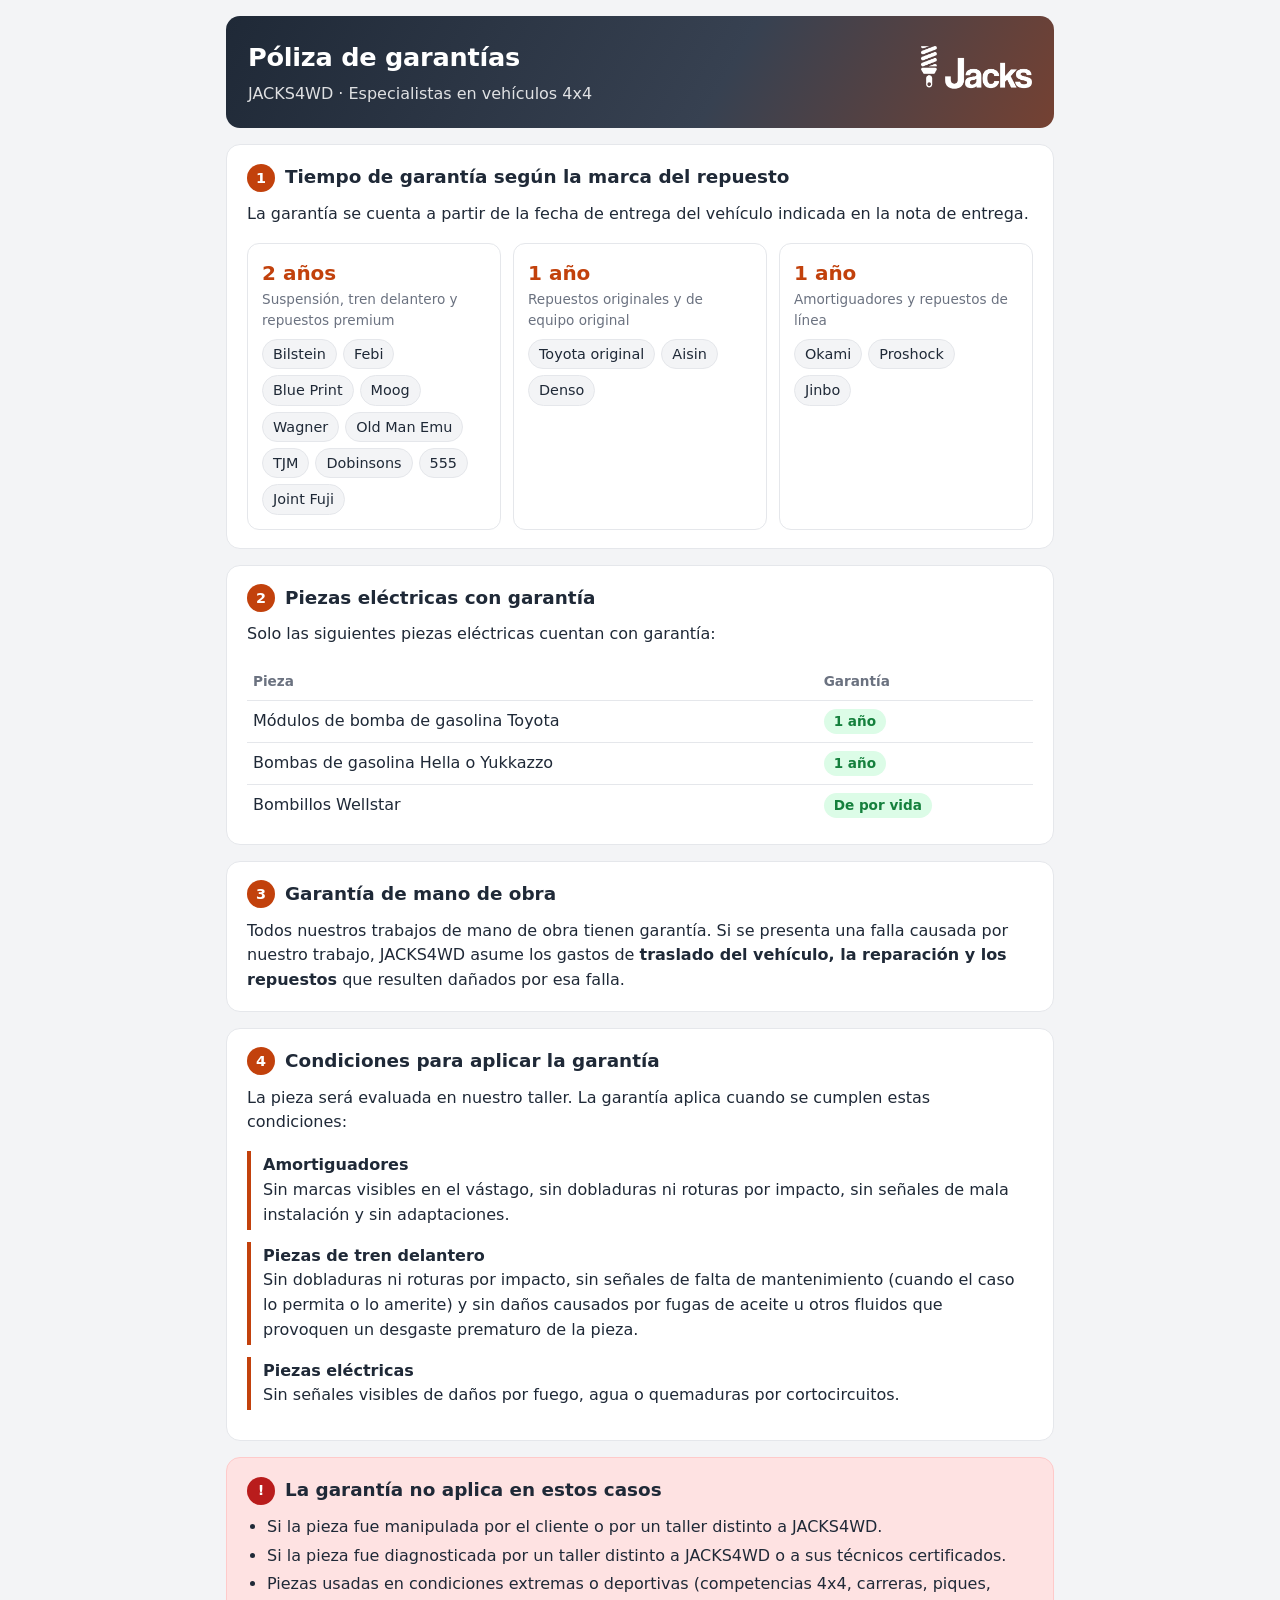
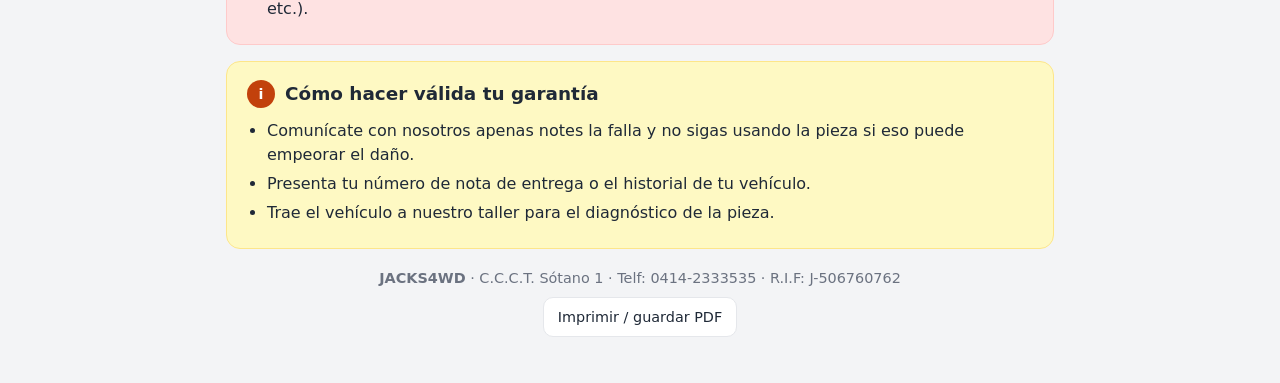
==== garantias.html @ ea7e5523 "Publicación 17/11/2026 11:07" ====
<!doctype html>
<html lang="es">
<head>
<meta charset="utf-8">
<meta name="viewport" content="width=device-width, initial-scale=1">
<title>Póliza de garantías · JACKS4WD</title>
<meta name="description" content="Póliza de garantías de JACKS4WD: tiempos de garantía por marca, condiciones y exclusiones.">
<link rel="icon" href="img/icono.png">
<style>
  :root { --bg:#f3f4f6; --card:#fff; --text:#1f2937; --muted:#6b7280; --line:#e5e7eb; --primary:#c2410c; --ok:#15803d; --ok-bg:#dcfce7; --bad:#b91c1c; --bad-bg:#fee2e2; --warn-bg:#fef9c3; }
  * { box-sizing: border-box; }
  body { margin:0; background:var(--bg); color:var(--text); font:16px/1.55 system-ui,-apple-system,"Segoe UI",Roboto,Arial,sans-serif; }
  .wrap { max-width: 860px; margin: 0 auto; padding: 16px; }
  header { background: linear-gradient(120deg,#1f2937 0%,#374151 60%,var(--primary) 150%); color:#fff; border-radius:14px; padding:22px; display:flex; gap:16px; align-items:center; justify-content:space-between; flex-wrap:wrap; }
  header img { height:52px; filter:brightness(0) invert(1); }
  header h1 { margin:0; font-size:1.6rem; letter-spacing:-.01em; }
  header p { margin:4px 0 0; opacity:.85; }
  section { background:var(--card); border:1px solid var(--line); border-radius:14px; padding:18px 20px; margin-top:16px; }
  h2 { margin:0 0 10px; font-size:1.15rem; display:flex; gap:10px; align-items:center; }
  h2 .n { background:var(--primary); color:#fff; width:28px; height:28px; border-radius:50%; display:inline-flex; align-items:center; justify-content:center; font-size:.9rem; flex:none; }
  .marcas { display:grid; grid-template-columns:repeat(auto-fit,minmax(230px,1fr)); gap:12px; }
  .plazo { border:1px solid var(--line); border-radius:12px; padding:14px; }
  .plazo .t { font-weight:800; font-size:1.25rem; color:var(--primary); }
  .plazo .s { color:var(--muted); font-size:.85rem; margin-bottom:8px; }
  .chips { display:flex; flex-wrap:wrap; gap:6px; }
  .chip { background:var(--bg); border:1px solid var(--line); border-radius:999px; padding:3px 10px; font-size:.9rem; }
  table { width:100%; border-collapse:collapse; }
  td, th { text-align:left; padding:8px 6px; border-top:1px solid var(--line); vertical-align:top; }
  th { color:var(--muted); font-weight:600; font-size:.85rem; border-top:0; }
  .tag { display:inline-block; border-radius:999px; padding:2px 10px; font-size:.85rem; font-weight:600; background:var(--ok-bg); color:var(--ok); white-space:nowrap; }
  ul { margin:6px 0 0; padding-left:20px; } li { margin:4px 0; }
  .cond { border-left:4px solid var(--primary); padding:2px 0 2px 12px; margin:12px 0; }
  .cond b { display:block; }
  .alerta { background:var(--bad-bg); border-color:#fecaca; }
  .alerta h2 .n { background:var(--bad); }
  .nota { background:var(--warn-bg); border-color:#fde68a; }
  footer { text-align:center; color:var(--muted); font-size:.9rem; padding:18px 0 30px; }
  .btn { display:inline-block; margin-top:8px; background:#fff; color:var(--text); border:1px solid var(--line); border-radius:10px; padding:8px 14px; font:inherit; cursor:pointer; text-decoration:none; }
  @media print { body { background:#fff; } .wrap { max-width:none; } section, header { break-inside:avoid; } .noprint { display:none; } header { -webkit-print-color-adjust:exact; print-color-adjust:exact; } }
</style>
</head>
<body>
<div class="wrap">
  <header>
    <div>
      <h1>Póliza de garantías</h1>
      <p>JACKS4WD · Especialistas en vehículos 4x4</p>
    </div>
    <img src="img/logo.png" alt="JACKS4WD">
  </header>

  <section>
    <h2><span class="n">1</span>Tiempo de garantía según la marca del repuesto</h2>
    <p style="margin-top:0">La garantía se cuenta a partir de la fecha de entrega del vehículo indicada en la nota de entrega.</p>
    <div class="marcas">
      <div class="plazo">
        <div class="t">2 años</div>
        <div class="s">Suspensión, tren delantero y repuestos premium</div>
        <div class="chips"><span class="chip">Bilstein</span><span class="chip">Febi</span><span class="chip">Blue Print</span><span class="chip">Moog</span><span class="chip">Wagner</span><span class="chip">Old Man Emu</span><span class="chip">TJM</span><span class="chip">Dobinsons</span><span class="chip">555</span><span class="chip">Joint Fuji</span></div>
      </div>
      <div class="plazo">
        <div class="t">1 año</div>
        <div class="s">Repuestos originales y de equipo original</div>
        <div class="chips"><span class="chip">Toyota original</span><span class="chip">Aisin</span><span class="chip">Denso</span></div>
      </div>
      <div class="plazo">
        <div class="t">1 año</div>
        <div class="s">Amortiguadores y repuestos de línea</div>
        <div class="chips"><span class="chip">Okami</span><span class="chip">Proshock</span><span class="chip">Jinbo</span></div>
      </div>
    </div>
  </section>

  <section>
    <h2><span class="n">2</span>Piezas eléctricas con garantía</h2>
    <p style="margin-top:0">Solo las siguientes piezas eléctricas cuentan con garantía:</p>
    <table>
      <tr><th>Pieza</th><th>Garantía</th></tr>
      <tr><td>Módulos de bomba de gasolina Toyota</td><td><span class="tag">1 año</span></td></tr>
      <tr><td>Bombas de gasolina Hella o Yukkazzo</td><td><span class="tag">1 año</span></td></tr>
      <tr><td>Bombillos Wellstar</td><td><span class="tag">De por vida</span></td></tr>
    </table>
  </section>

  <section>
    <h2><span class="n">3</span>Garantía de mano de obra</h2>
    <p style="margin:0">Todos nuestros trabajos de mano de obra tienen garantía. Si se presenta una falla causada por nuestro trabajo, JACKS4WD asume los gastos de <strong>traslado del vehículo, la reparación y los repuestos</strong> que resulten dañados por esa falla.</p>
  </section>

  <section>
    <h2><span class="n">4</span>Condiciones para aplicar la garantía</h2>
    <p style="margin-top:0">La pieza será evaluada en nuestro taller. La garantía aplica cuando se cumplen estas condiciones:</p>
    <div class="cond"><b>Amortiguadores</b>Sin marcas visibles en el vástago, sin dobladuras ni roturas por impacto, sin señales de mala instalación y sin adaptaciones.</div>
    <div class="cond"><b>Piezas de tren delantero</b>Sin dobladuras ni roturas por impacto, sin señales de falta de mantenimiento (cuando el caso lo permita o lo amerite) y sin daños causados por fugas de aceite u otros fluidos que provoquen un desgaste prematuro de la pieza.</div>
    <div class="cond"><b>Piezas eléctricas</b>Sin señales visibles de daños por fuego, agua o quemaduras por cortocircuitos.</div>
  </section>

  <section class="alerta">
    <h2><span class="n">!</span>La garantía no aplica en estos casos</h2>
    <ul>
      <li>Si la pieza fue manipulada por el cliente o por un taller distinto a JACKS4WD.</li>
      <li>Si la pieza fue diagnosticada por un taller distinto a JACKS4WD o a sus técnicos certificados.</li>
      <li>Piezas usadas en condiciones extremas o deportivas (competencias 4x4, carreras, piques, etc.).</li>
    </ul>
  </section>

  <section class="nota">
    <h2><span class="n">i</span>Cómo hacer válida tu garantía</h2>
    <ul>
      <li>Comunícate con nosotros apenas notes la falla y no sigas usando la pieza si eso puede empeorar el daño.</li>
      <li>Presenta tu número de nota de entrega o el historial de tu vehículo.</li>
      <li>Trae el vehículo a nuestro taller para el diagnóstico de la pieza.</li>
    </ul>
  </section>

  <footer>
    <strong>JACKS4WD</strong> · C.C.C.T. Sótano 1 · Telf: 0414-2333535 · R.I.F: J-506760762
    <div class="noprint"><button class="btn" onclick="window.print()">Imprimir / guardar PDF</button></div>
  </footer>
</div>
</body>
</html>
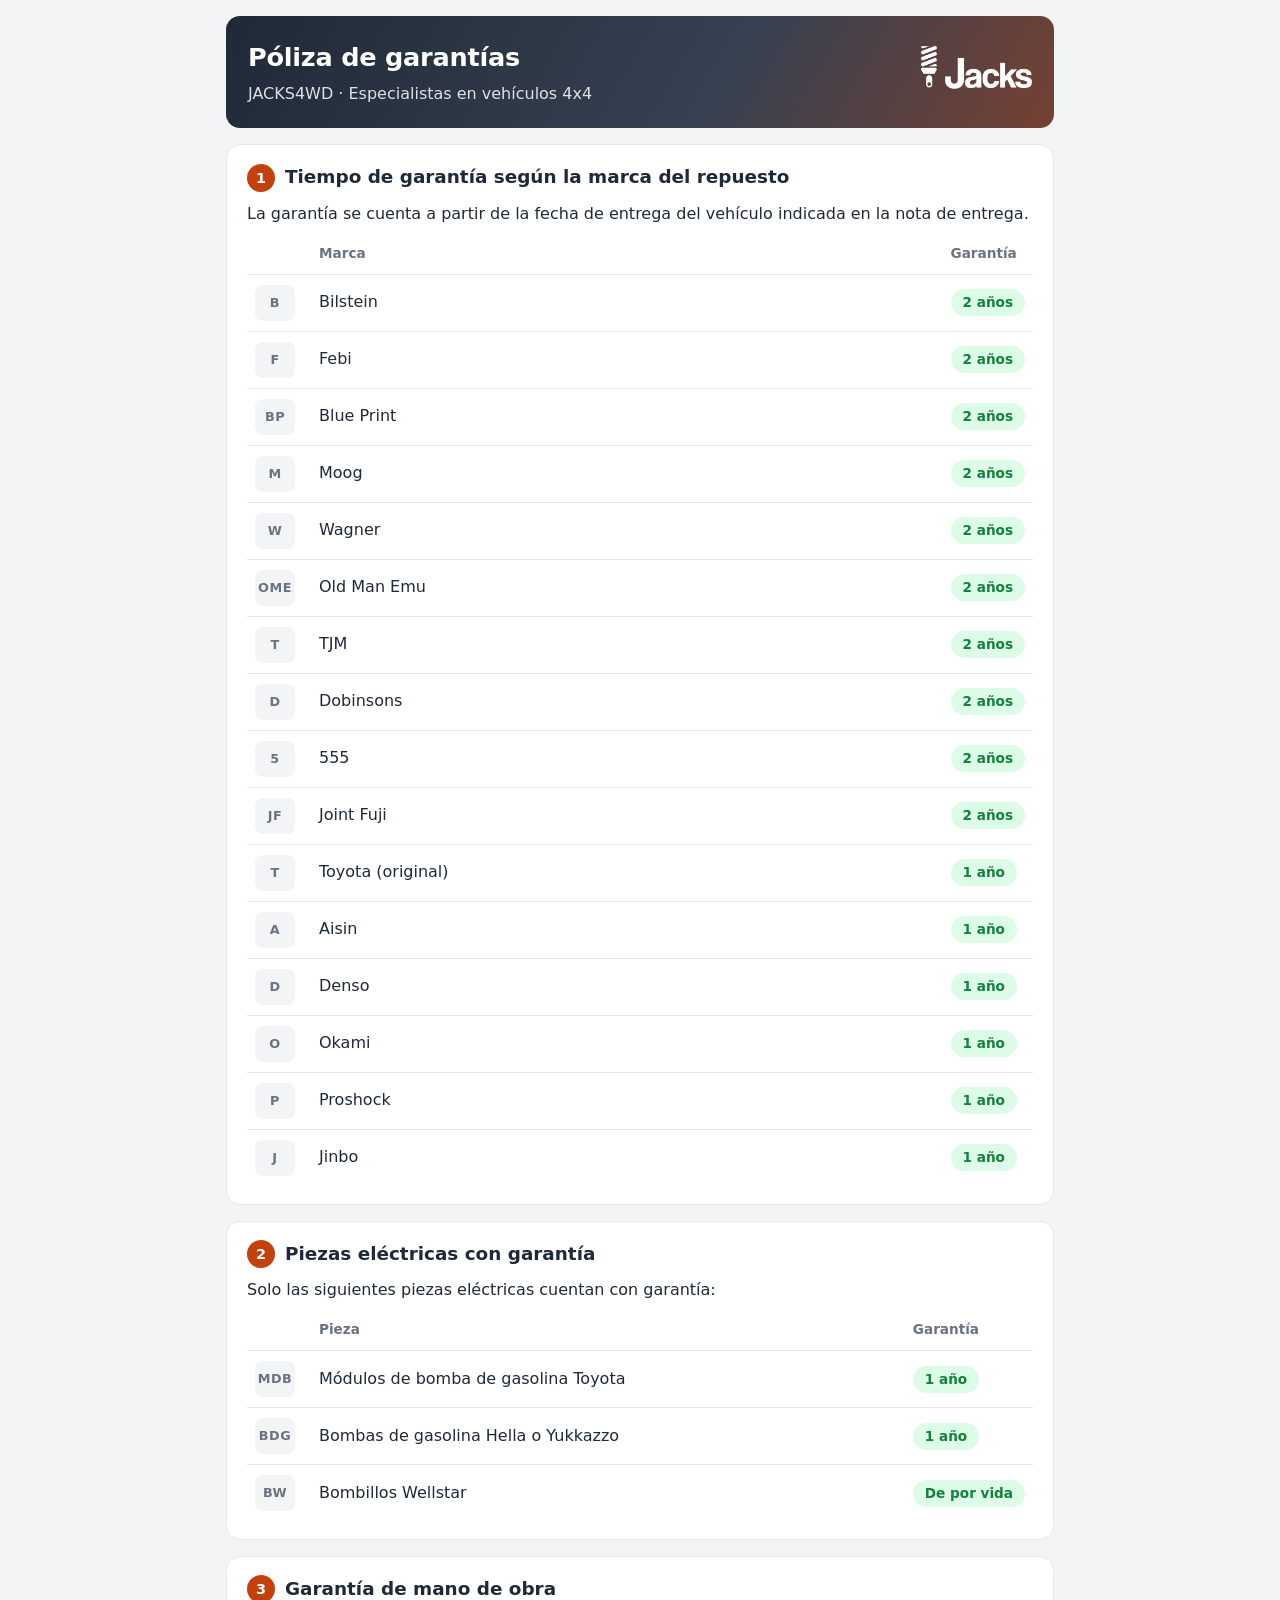
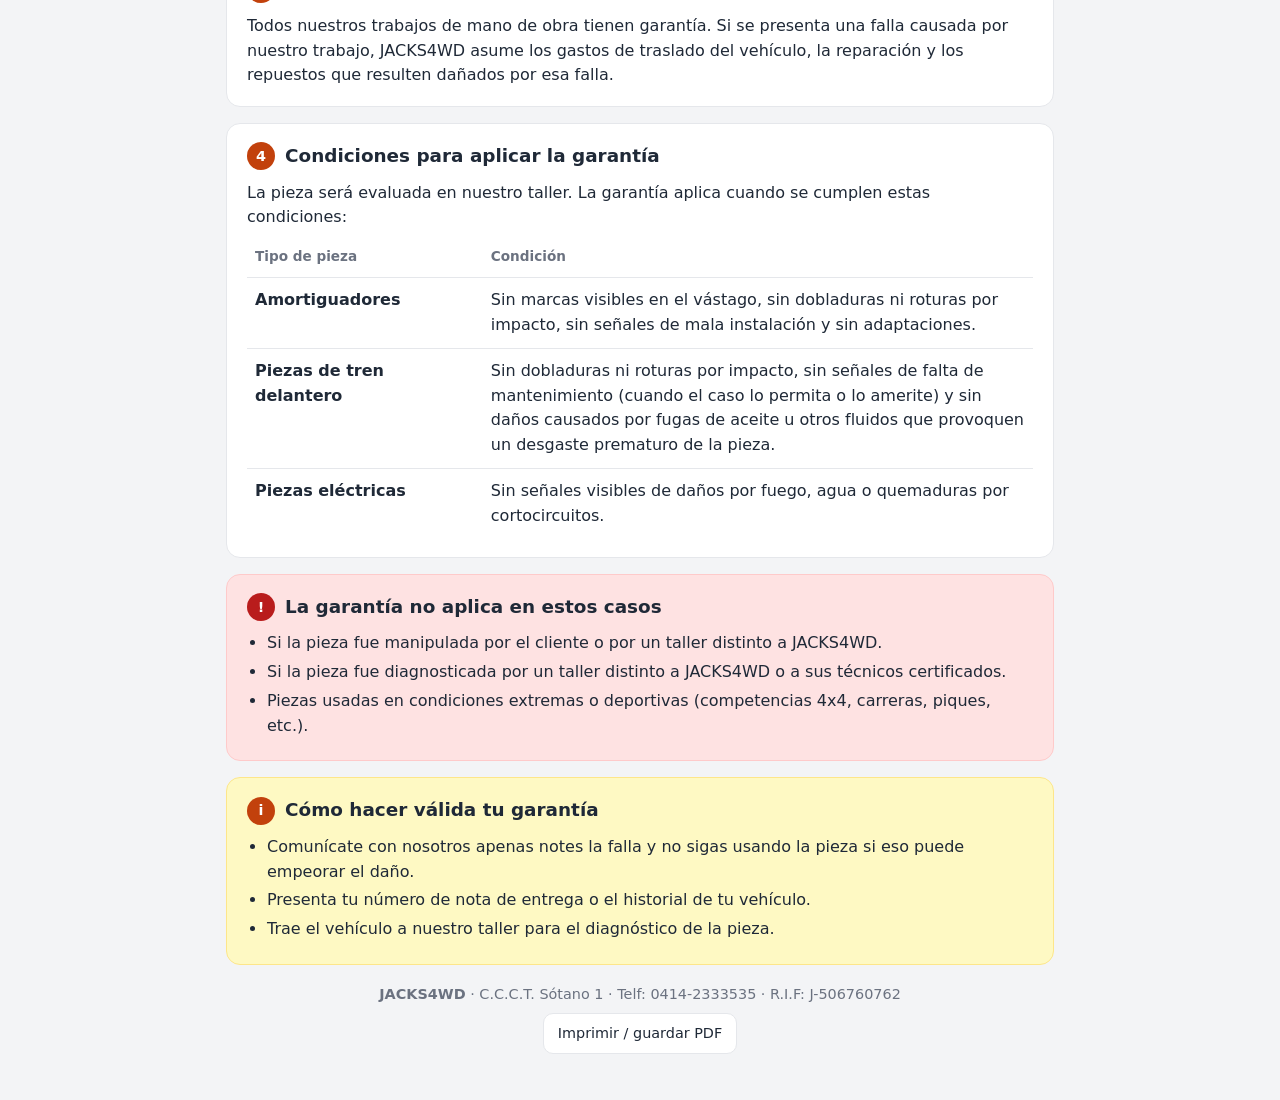
==== commit 404dabf4: "Publicación 17/11/2026 12:40" ====
--- a/garantias.html
+++ b/garantias.html
@@ -18,105 +18,76 @@
   section { background:var(--card); border:1px solid var(--line); border-radius:14px; padding:18px 20px; margin-top:16px; }
   h2 { margin:0 0 10px; font-size:1.15rem; display:flex; gap:10px; align-items:center; }
   h2 .n { background:var(--primary); color:#fff; width:28px; height:28px; border-radius:50%; display:inline-flex; align-items:center; justify-content:center; font-size:.9rem; flex:none; }
-  .marcas { display:grid; grid-template-columns:repeat(auto-fit,minmax(230px,1fr)); gap:12px; }
-  .plazo { border:1px solid var(--line); border-radius:12px; padding:14px; }
-  .plazo .t { font-weight:800; font-size:1.25rem; color:var(--primary); }
-  .plazo .s { color:var(--muted); font-size:.85rem; margin-bottom:8px; }
-  .chips { display:flex; flex-wrap:wrap; gap:6px; }
-  .chip { background:var(--bg); border:1px solid var(--line); border-radius:999px; padding:3px 10px; font-size:.9rem; }
+  .nota { margin:0 0 6px; }
   table { width:100%; border-collapse:collapse; }
-  td, th { text-align:left; padding:8px 6px; border-top:1px solid var(--line); vertical-align:top; }
+  th, td { text-align:left; padding:10px 8px; border-top:1px solid var(--line); vertical-align:middle; }
   th { color:var(--muted); font-weight:600; font-size:.85rem; border-top:0; }
-  .tag { display:inline-block; border-radius:999px; padding:2px 10px; font-size:.85rem; font-weight:600; background:var(--ok-bg); color:var(--ok); white-space:nowrap; }
+  td.t { width:1%; white-space:nowrap; }
+  td.l { width:64px; padding-right:4px; }
+  .logo { width:56px; height:36px; object-fit:contain; display:block; }
+  .ini { width:40px; height:36px; border-radius:8px; background:var(--bg); color:var(--muted); font-weight:800; font-size:.8rem; display:flex; align-items:center; justify-content:center; letter-spacing:.5px; }
+  .tag { display:inline-block; border-radius:999px; padding:3px 12px; font-size:.85rem; font-weight:700; background:var(--ok-bg); color:var(--ok); white-space:nowrap; }
+  .cond td:first-child { font-weight:700; width:30%; vertical-align:top; }
+  .cond td { vertical-align:top; }
   ul { margin:6px 0 0; padding-left:20px; } li { margin:4px 0; }
-  .cond { border-left:4px solid var(--primary); padding:2px 0 2px 12px; margin:12px 0; }
-  .cond b { display:block; }
-  .alerta { background:var(--bad-bg); border-color:#fecaca; }
-  .alerta h2 .n { background:var(--bad); }
-  .nota { background:var(--warn-bg); border-color:#fde68a; }
+  .alerta { background:var(--bad-bg); border-color:#fecaca; } .alerta h2 .n { background:var(--bad); }
+  .info { background:var(--warn-bg); border-color:#fde68a; }
   footer { text-align:center; color:var(--muted); font-size:.9rem; padding:18px 0 30px; }
-  .btn { display:inline-block; margin-top:8px; background:#fff; color:var(--text); border:1px solid var(--line); border-radius:10px; padding:8px 14px; font:inherit; cursor:pointer; text-decoration:none; }
-  @media print { body { background:#fff; } .wrap { max-width:none; } section, header { break-inside:avoid; } .noprint { display:none; } header { -webkit-print-color-adjust:exact; print-color-adjust:exact; } }
+  .btn { display:inline-block; margin-top:8px; background:#fff; color:var(--text); border:1px solid var(--line); border-radius:10px; padding:8px 14px; font:inherit; cursor:pointer; }
+  @media (max-width: 560px) { .cond td:first-child { width:38%; } td.l { width:52px; } .logo { width:46px; } }
+  @media print { body { background:#fff; } section, header { break-inside:avoid; } .noprint { display:none; } header, .tag, .ini { -webkit-print-color-adjust:exact; print-color-adjust:exact; } }
 </style>
 </head>
 <body>
 <div class="wrap">
   <header>
-    <div>
-      <h1>Póliza de garantías</h1>
-      <p>JACKS4WD · Especialistas en vehículos 4x4</p>
-    </div>
+    <div><h1>Póliza de garantías</h1><p>JACKS4WD · Especialistas en vehículos 4x4</p></div>
     <img src="img/logo.png" alt="JACKS4WD">
   </header>
-
-  <section>
-    <h2><span class="n">1</span>Tiempo de garantía según la marca del repuesto</h2>
-    <p style="margin-top:0">La garantía se cuenta a partir de la fecha de entrega del vehículo indicada en la nota de entrega.</p>
-    <div class="marcas">
-      <div class="plazo">
-        <div class="t">2 años</div>
-        <div class="s">Suspensión, tren delantero y repuestos premium</div>
-        <div class="chips"><span class="chip">Bilstein</span><span class="chip">Febi</span><span class="chip">Blue Print</span><span class="chip">Moog</span><span class="chip">Wagner</span><span class="chip">Old Man Emu</span><span class="chip">TJM</span><span class="chip">Dobinsons</span><span class="chip">555</span><span class="chip">Joint Fuji</span></div>
-      </div>
-      <div class="plazo">
-        <div class="t">1 año</div>
-        <div class="s">Repuestos originales y de equipo original</div>
-        <div class="chips"><span class="chip">Toyota original</span><span class="chip">Aisin</span><span class="chip">Denso</span></div>
-      </div>
-      <div class="plazo">
-        <div class="t">1 año</div>
-        <div class="s">Amortiguadores y repuestos de línea</div>
-        <div class="chips"><span class="chip">Okami</span><span class="chip">Proshock</span><span class="chip">Jinbo</span></div>
-      </div>
-    </div>
-  </section>
-
-  <section>
-    <h2><span class="n">2</span>Piezas eléctricas con garantía</h2>
-    <p style="margin-top:0">Solo las siguientes piezas eléctricas cuentan con garantía:</p>
-    <table>
-      <tr><th>Pieza</th><th>Garantía</th></tr>
-      <tr><td>Módulos de bomba de gasolina Toyota</td><td><span class="tag">1 año</span></td></tr>
-      <tr><td>Bombas de gasolina Hella o Yukkazzo</td><td><span class="tag">1 año</span></td></tr>
-      <tr><td>Bombillos Wellstar</td><td><span class="tag">De por vida</span></td></tr>
-    </table>
-  </section>
-
-  <section>
-    <h2><span class="n">3</span>Garantía de mano de obra</h2>
-    <p style="margin:0">Todos nuestros trabajos de mano de obra tienen garantía. Si se presenta una falla causada por nuestro trabajo, JACKS4WD asume los gastos de <strong>traslado del vehículo, la reparación y los repuestos</strong> que resulten dañados por esa falla.</p>
-  </section>
-
-  <section>
-    <h2><span class="n">4</span>Condiciones para aplicar la garantía</h2>
-    <p style="margin-top:0">La pieza será evaluada en nuestro taller. La garantía aplica cuando se cumplen estas condiciones:</p>
-    <div class="cond"><b>Amortiguadores</b>Sin marcas visibles en el vástago, sin dobladuras ni roturas por impacto, sin señales de mala instalación y sin adaptaciones.</div>
-    <div class="cond"><b>Piezas de tren delantero</b>Sin dobladuras ni roturas por impacto, sin señales de falta de mantenimiento (cuando el caso lo permita o lo amerite) y sin daños causados por fugas de aceite u otros fluidos que provoquen un desgaste prematuro de la pieza.</div>
-    <div class="cond"><b>Piezas eléctricas</b>Sin señales visibles de daños por fuego, agua o quemaduras por cortocircuitos.</div>
-  </section>
-
-  <section class="alerta">
-    <h2><span class="n">!</span>La garantía no aplica en estos casos</h2>
-    <ul>
-      <li>Si la pieza fue manipulada por el cliente o por un taller distinto a JACKS4WD.</li>
-      <li>Si la pieza fue diagnosticada por un taller distinto a JACKS4WD o a sus técnicos certificados.</li>
-      <li>Piezas usadas en condiciones extremas o deportivas (competencias 4x4, carreras, piques, etc.).</li>
-    </ul>
-  </section>
-
-  <section class="nota">
-    <h2><span class="n">i</span>Cómo hacer válida tu garantía</h2>
-    <ul>
-      <li>Comunícate con nosotros apenas notes la falla y no sigas usando la pieza si eso puede empeorar el daño.</li>
-      <li>Presenta tu número de nota de entrega o el historial de tu vehículo.</li>
-      <li>Trae el vehículo a nuestro taller para el diagnóstico de la pieza.</li>
-    </ul>
-  </section>
-
+  <div id="poliza"></div>
   <footer>
     <strong>JACKS4WD</strong> · C.C.C.T. Sótano 1 · Telf: 0414-2333535 · R.I.F: J-506760762
     <div class="noprint"><button class="btn" onclick="window.print()">Imprimir / guardar PDF</button></div>
   </footer>
 </div>
+<script src="nube-config.js"></script>
+<script src="garantias-datos.js"></script>
+<script>
+(() => {
+  const esc = (s) => String(s ?? '').replace(/[&<>"']/g, (c) => ({ '&': '&amp;', '<': '&lt;', '>': '&gt;', '"': '&quot;', "'": '&#39;' }[c]));
+  const iniciales = (n) => String(n || '').replace(/\(.*?\)/g, '').trim().split(/\s+/).map((p) => p[0]).join('').slice(0, 3).toUpperCase();
+  const tablaTiempos = (filas, etiqueta) => `<table>
+      <tr><th></th><th>${etiqueta}</th><th>Garantía</th></tr>
+      ${filas.map((f) => `<tr>
+        <td class="l">${f.logo ? `<img class="logo" src="${esc(f.logo)}" alt="">` : `<div class="ini">${esc(iniciales(f.nombre))}</div>`}</td>
+        <td>${esc(f.nombre)}</td>
+        <td class="t">${f.tiempo ? `<span class="tag">${esc(f.tiempo)}</span>` : ''}</td></tr>`).join('')}
+    </table>`;
+
+  function pintar(p) {
+    let n = 0;
+    const sec = (titulo, cuerpo, cls = '', marca = null) => `<section class="${cls}"><h2><span class="n">${marca ?? ++n}</span>${esc(titulo)}</h2>${cuerpo}</section>`;
+    const partes = [];
+    if (p.marcas.filas.length) partes.push(sec(p.marcas.titulo, `${p.intro ? `<p class="nota">${esc(p.intro)}</p>` : ''}${p.marcas.nota ? `<p class="nota">${esc(p.marcas.nota)}</p>` : ''}${tablaTiempos(p.marcas.filas, 'Marca')}`));
+    if (p.electricas.filas.length) partes.push(sec(p.electricas.titulo, `${p.electricas.nota ? `<p class="nota">${esc(p.electricas.nota)}</p>` : ''}${tablaTiempos(p.electricas.filas, 'Pieza')}`));
+    if (p.manoObra.texto) partes.push(sec(p.manoObra.titulo, `<p style="margin:0">${esc(p.manoObra.texto)}</p>`));
+    if (p.condiciones.filas.length) partes.push(sec(p.condiciones.titulo, `${p.condiciones.nota ? `<p class="nota">${esc(p.condiciones.nota)}</p>` : ''}
+      <table class="cond"><tr><th>Tipo de pieza</th><th>Condición</th></tr>${p.condiciones.filas.map((f) => `<tr><td>${esc(f.nombre)}</td><td>${esc(f.texto)}</td></tr>`).join('')}</table>`));
+    if (p.exclusiones.items.length) partes.push(sec(p.exclusiones.titulo, `<ul>${p.exclusiones.items.map((x) => `<li>${esc(x)}</li>`).join('')}</ul>`, 'alerta', '!'));
+    if (p.validar.items.length) partes.push(sec(p.validar.titulo, `<ul>${p.validar.items.map((x) => `<li>${esc(x)}</li>`).join('')}</ul>`, 'info', 'i'));
+    document.getElementById('poliza').innerHTML = partes.join('');
+  }
+
+  // Se muestra la póliza original al instante y luego la guardada en la configuración (si existe)
+  pintar(limpiarPoliza(POLIZA_INICIAL));
+  const cfg = typeof NUBE_CONFIG !== 'undefined' ? NUBE_CONFIG : null;
+  if (cfg && cfg.url && cfg.clave) {
+    fetch(`${cfg.url}/rest/v1/rpc/poliza_garantias`, { method: 'POST', headers: { apikey: cfg.clave, 'Content-Type': 'application/json' }, body: '{}' })
+      .then((r) => (r.ok ? r.json() : null))
+      .then((d) => { if (d && typeof d === 'object') pintar(limpiarPoliza(d)); })
+      .catch(() => {});
+  }
+})();
+</script>
 </body>
 </html>
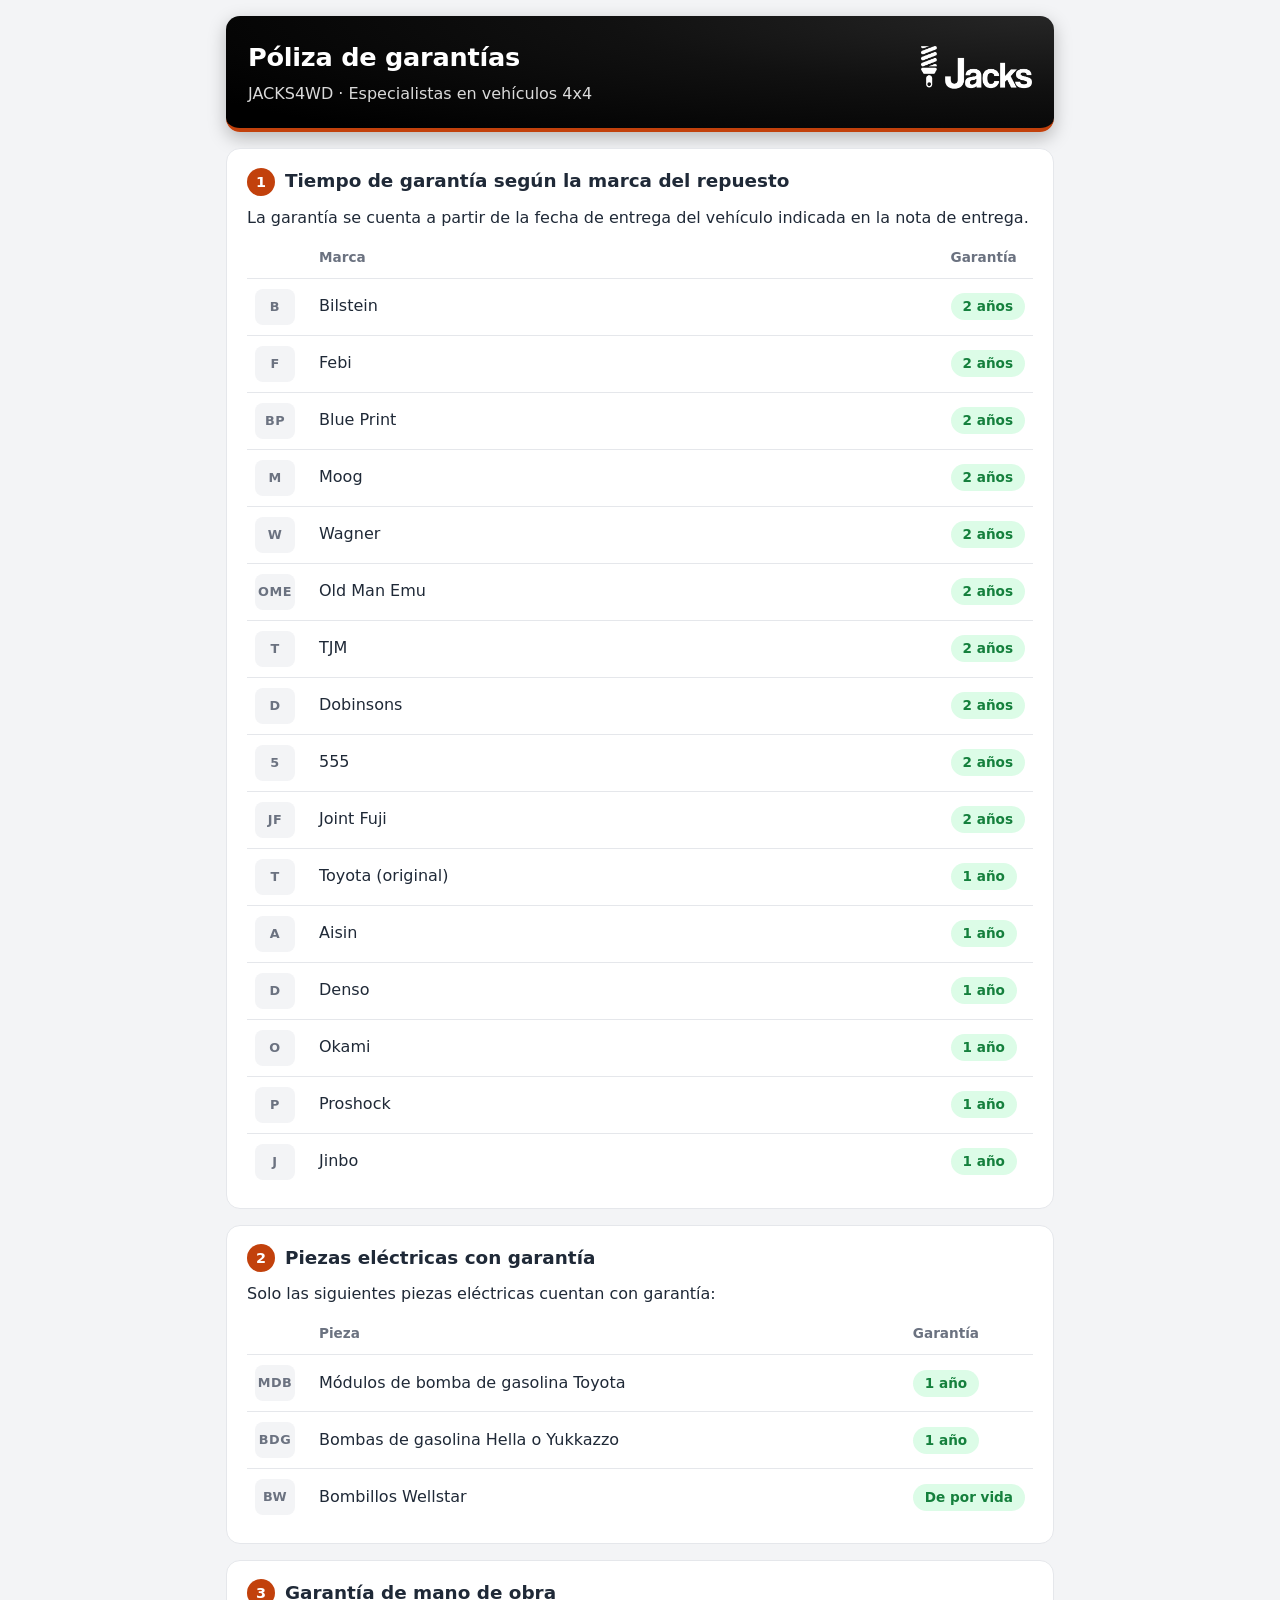
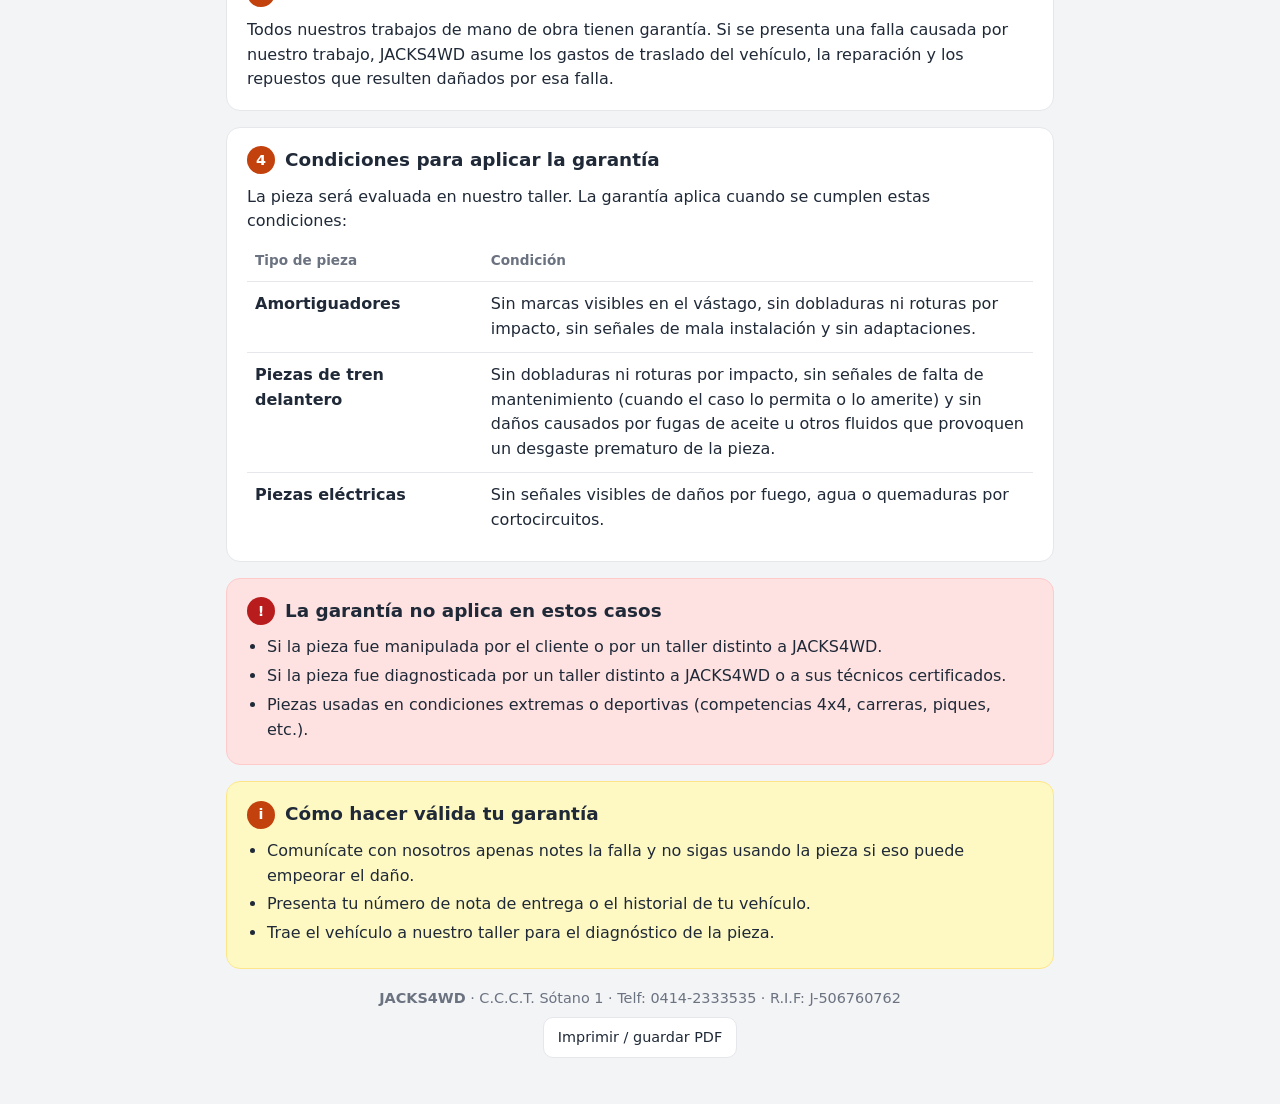
==== commit bde4fb9e: "Publicación 18/11/2026 08:14" ====
--- a/garantias.html
+++ b/garantias.html
@@ -11,7 +11,7 @@
   * { box-sizing: border-box; }
   body { margin:0; background:var(--bg); color:var(--text); font:16px/1.55 system-ui,-apple-system,"Segoe UI",Roboto,Arial,sans-serif; }
   .wrap { max-width: 860px; margin: 0 auto; padding: 16px; }
-  header { background: linear-gradient(120deg,#1f2937 0%,#374151 60%,var(--primary) 150%); color:#fff; border-radius:14px; padding:22px; display:flex; gap:16px; align-items:center; justify-content:space-between; flex-wrap:wrap; }
+  header { background: radial-gradient(120% 140% at 100% 0%, #262626 0%, #111 45%, #000 100%); border-bottom:4px solid var(--primary); box-shadow:0 6px 18px rgba(0,0,0,.25); color:#fff; border-radius:14px; padding:22px; display:flex; gap:16px; align-items:center; justify-content:space-between; flex-wrap:wrap; }
   header img { height:52px; filter:brightness(0) invert(1); }
   header h1 { margin:0; font-size:1.6rem; letter-spacing:-.01em; }
   header p { margin:4px 0 0; opacity:.85; }
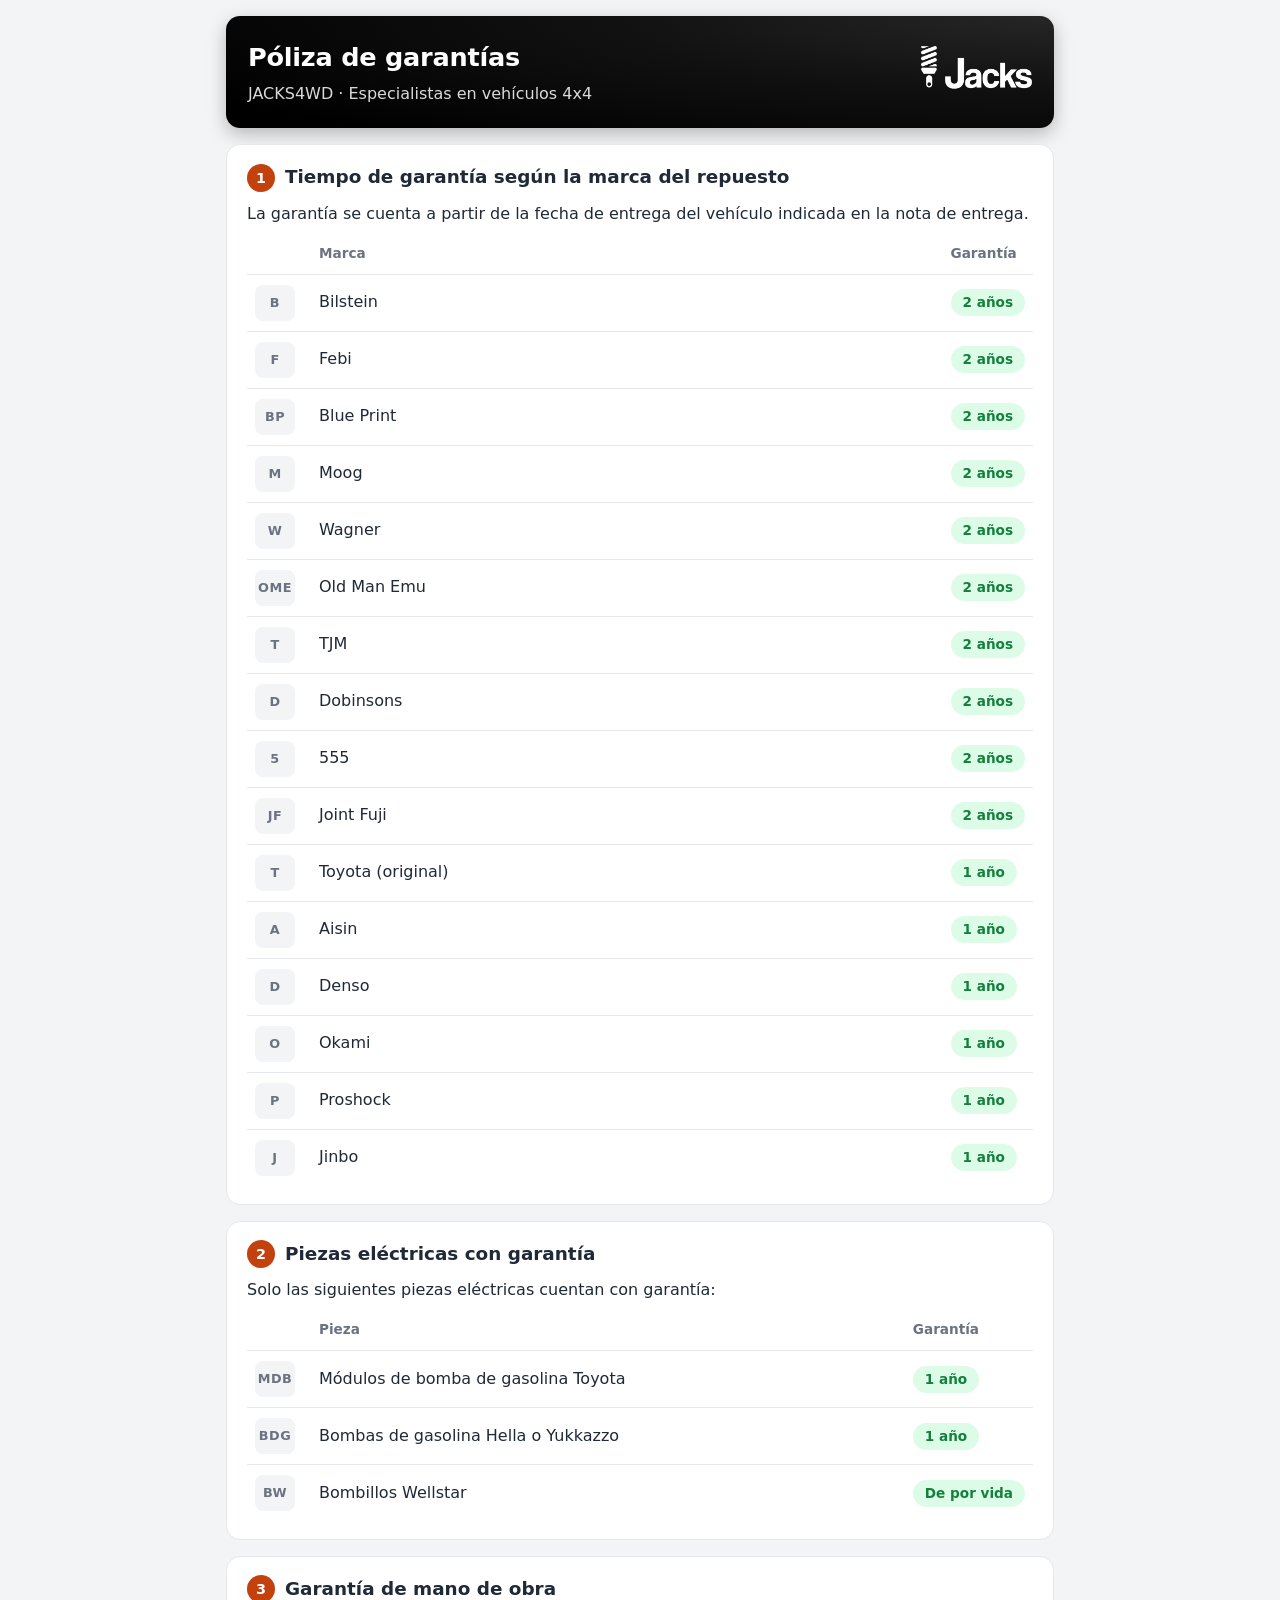
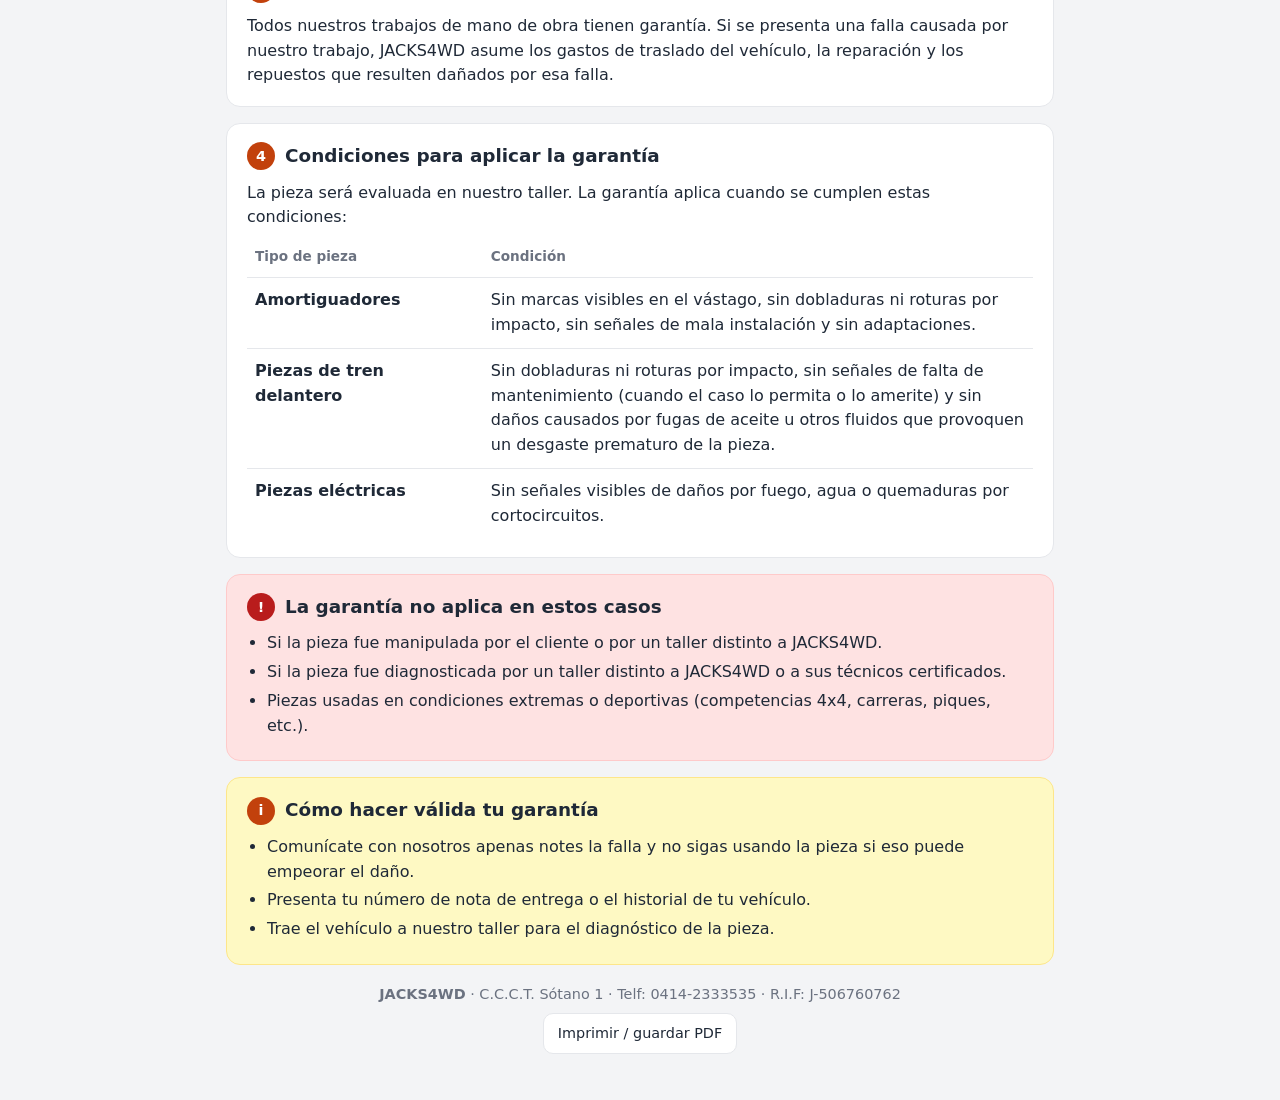
==== commit 2adbd443: "Publicación 25/11/2026 15:02" ====
--- a/garantias.html
+++ b/garantias.html
@@ -11,7 +11,7 @@
   * { box-sizing: border-box; }
   body { margin:0; background:var(--bg); color:var(--text); font:16px/1.55 system-ui,-apple-system,"Segoe UI",Roboto,Arial,sans-serif; }
   .wrap { max-width: 860px; margin: 0 auto; padding: 16px; }
-  header { background: radial-gradient(120% 140% at 100% 0%, #262626 0%, #111 45%, #000 100%); border-bottom:4px solid var(--primary); box-shadow:0 6px 18px rgba(0,0,0,.25); color:#fff; border-radius:14px; padding:22px; display:flex; gap:16px; align-items:center; justify-content:space-between; flex-wrap:wrap; }
+  header { background: radial-gradient(120% 140% at 100% 0%, #262626 0%, #111 45%, #000 100%); box-shadow:0 6px 18px rgba(0,0,0,.25); color:#fff; border-radius:14px; padding:22px; display:flex; gap:16px; align-items:center; justify-content:space-between; flex-wrap:wrap; }
   header img { height:52px; filter:brightness(0) invert(1); }
   header h1 { margin:0; font-size:1.6rem; letter-spacing:-.01em; }
   header p { margin:4px 0 0; opacity:.85; }
@@ -50,8 +50,8 @@
     <div class="noprint"><button class="btn" onclick="window.print()">Imprimir / guardar PDF</button></div>
   </footer>
 </div>
-<script src="nube-config.js"></script>
-<script src="garantias-datos.js"></script>
+<script src="nube-config.js?v=d88413f684"></script>
+<script src="garantias-datos.js?v=a258058eab"></script>
 <script>
 (() => {
   const esc = (s) => String(s ?? '').replace(/[&<>"']/g, (c) => ({ '&': '&amp;', '<': '&lt;', '>': '&gt;', '"': '&quot;', "'": '&#39;' }[c]));
